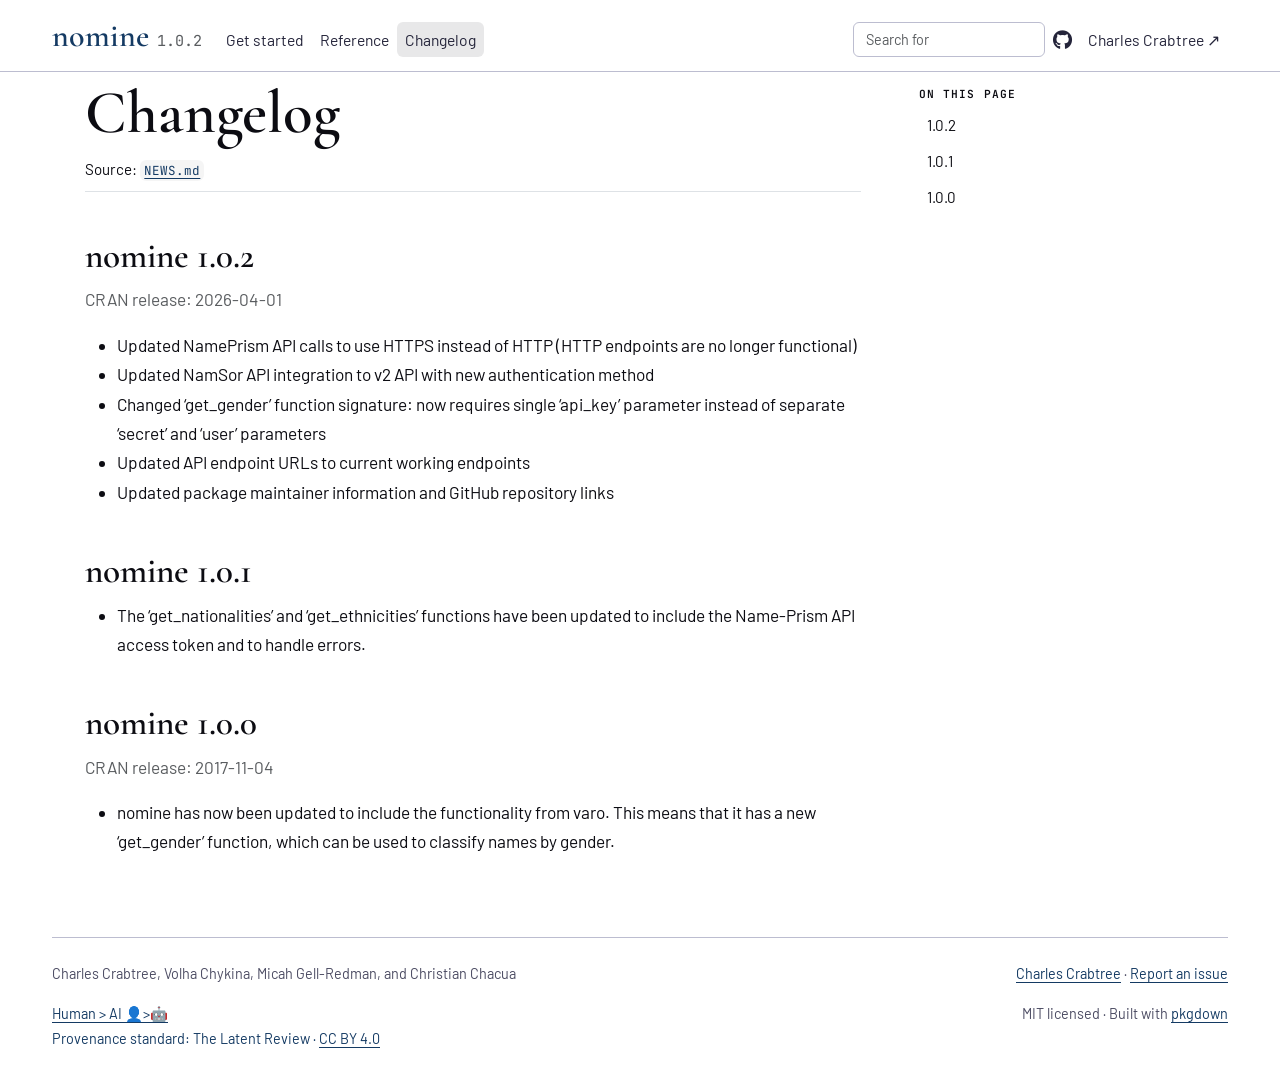
==== news/index.html @ 4169d0fc "Add documentation site and Human > AI provenance badges Co-Authored-By: warp-agent <warp-agent@warp." ====
<!DOCTYPE html>
<!-- Generated by pkgdown: do not edit by hand --><html lang="en"><head><meta http-equiv="Content-Type" content="text/html; charset=UTF-8"><meta charset="utf-8"><meta http-equiv="X-UA-Compatible" content="IE=edge"><meta name="viewport" content="width=device-width, initial-scale=1, shrink-to-fit=no"><title>Changelog • nomine</title><script src="../deps/jquery-3.6.0/jquery-3.6.0.min.js"></script><meta name="viewport" content="width=device-width, initial-scale=1, shrink-to-fit=no"><link href="../deps/bootstrap-5.3.1/bootstrap.min.css" rel="stylesheet"><script src="../deps/bootstrap-5.3.1/bootstrap.bundle.min.js"></script><link href="../deps/font-awesome-6.5.2/css/all.min.css" rel="stylesheet"><link href="../deps/font-awesome-6.5.2/css/v4-shims.min.css" rel="stylesheet"><script src="../deps/headroom-0.11.0/headroom.min.js"></script><script src="../deps/headroom-0.11.0/jQuery.headroom.min.js"></script><script src="../deps/bootstrap-toc-1.0.1/bootstrap-toc.min.js"></script><script src="../deps/clipboard.js-2.0.11/clipboard.min.js"></script><script src="../deps/search-1.0.0/autocomplete.jquery.min.js"></script><script src="../deps/search-1.0.0/fuse.min.js"></script><script src="../deps/search-1.0.0/mark.min.js"></script><!-- pkgdown --><script src="../pkgdown.js"></script><link href="../extra.css" rel="stylesheet"><meta property="og:title" content="Changelog"><meta name="theme-color" content="#143a63"></head><body>
    <a href="#main" class="visually-hidden-focusable">Skip to contents</a>


    <nav class="navbar navbar-expand-lg fixed-top bg-light" data-bs-theme="light" aria-label="Site navigation"><div class="container">

    <a class="navbar-brand me-2" href="../index.html">nomine</a>

    <small class="nav-text text-muted me-auto" data-bs-toggle="tooltip" data-bs-placement="bottom" title="">1.0.2</small>


    <button class="navbar-toggler" type="button" data-bs-toggle="collapse" data-bs-target="#navbar" aria-controls="navbar" aria-expanded="false" aria-label="Toggle navigation">
      <span class="navbar-toggler-icon"></span>
    </button>

    <div id="navbar" class="collapse navbar-collapse ms-3">
      <ul class="navbar-nav me-auto"><li class="nav-item"><a class="nav-link" href="../index.html#quick-start">Get started</a></li>
<li class="nav-item"><a class="nav-link" href="../reference/index.html">Reference</a></li>
<li class="active nav-item"><a class="nav-link" href="../news/index.html">Changelog</a></li>
      </ul><ul class="navbar-nav"><li class="nav-item"><form class="form-inline" role="search">
 <input class="form-control" type="search" name="search-input" id="search-input" autocomplete="off" aria-label="Search site" placeholder="Search for" data-search-index="../search.json"></form></li>
<li class="nav-item"><a class="external-link nav-link" href="https://github.com/lobsterbush/nomine/" aria-label="GitHub"><span class="fa fab fa-github fa-lg"></span></a></li>
<li class="nav-item"><a class="external-link nav-link" href="https://charlescrabtree.org/">Charles Crabtree ↗</a></li>
      </ul></div>


  </div>
</nav><div class="container template-news">
<div class="row">
  <main id="main" class="col-md-9"><div class="page-header">

      <h1>Changelog</h1>
      <small>Source: <a href="https://github.com/lobsterbush/nomine/blob/HEAD/NEWS.md" class="external-link"><code>NEWS.md</code></a></small>
    </div>

    <div class="section level2">
<h2 class="pkg-version" data-toc-text="1.0.2" id="nomine-102">nomine 1.0.2<a class="anchor" aria-label="anchor" href="#nomine-102"></a></h2><p class="text-muted">CRAN release: 2026-04-01</p>
<ul><li>Updated NamePrism API calls to use HTTPS instead of HTTP (HTTP endpoints are no longer functional)</li>
<li>Updated NamSor API integration to v2 API with new authentication method</li>
<li>Changed ‘get_gender’ function signature: now requires single ‘api_key’ parameter instead of separate ‘secret’ and ‘user’ parameters</li>
<li>Updated API endpoint URLs to current working endpoints</li>
<li>Updated package maintainer information and GitHub repository links</li>
</ul></div>
    <div class="section level2">
<h2 class="pkg-version" data-toc-text="1.0.1" id="nomine-101">nomine 1.0.1<a class="anchor" aria-label="anchor" href="#nomine-101"></a></h2>
<ul><li>The ‘get_nationalities’ and ‘get_ethnicities’ functions have been updated to include the Name-Prism API access token and to handle errors.</li>
</ul></div>
    <div class="section level2">
<h2 class="pkg-version" data-toc-text="1.0.0" id="nomine-100">nomine 1.0.0<a class="anchor" aria-label="anchor" href="#nomine-100"></a></h2><p class="text-muted">CRAN release: 2017-11-04</p>
<ul><li>nomine has now been updated to include the functionality from varo. This means that it has a new ‘get_gender’ function, which can be used to classify names by gender.</li>
</ul></div>
  </main><aside class="col-md-3"><nav id="toc" aria-label="Table of contents"><h2>On this page</h2>
    </nav></aside></div>


    <footer><div class="pkgdown-footer-left">
<p>Charles Crabtree, Volha Chykina, Micah Gell-Redman, and Christian Chacua</p>
<p class="provenance-label"><a href="https://thelatentreview.com/provenance/" class="external-link">Human &gt; AI <span aria-hidden="true">👤&gt;🤖</span></a><br>Provenance standard: The Latent Review · <a href="https://creativecommons.org/licenses/by/4.0/" class="external-link">CC BY 4.0</a></p>
</div>
<div class="pkgdown-footer-right"><p><a href="https://charlescrabtree.org/" class="external-link">Charles Crabtree</a> · <a href="https://github.com/lobsterbush/nomine/issues" class="external-link">Report an issue</a></p><p>MIT licensed · Built with <a href="https://pkgdown.r-lib.org/" class="external-link">pkgdown</a></p></div>

    </footer></div>





  </body></html>
---- deps/font-awesome-6.5.2/css/v4-shims.min.css ----
/*!
 * Font Awesome Free 6.5.2 by @fontawesome - https://fontawesome.com
 * License - https://fontawesome.com/license/free (Icons: CC BY 4.0, Fonts: SIL OFL 1.1, Code: MIT License)
 * Copyright 2024 Fonticons, Inc.
 */
.fa.fa-glass:before{content:"\f000"}.fa.fa-envelope-o{font-family:"Font Awesome 6 Free";font-weight:400}.fa.fa-envelope-o:before{content:"\f0e0"}.fa.fa-star-o{font-family:"Font Awesome 6 Free";font-weight:400}.fa.fa-star-o:before{content:"\f005"}.fa.fa-close:before,.fa.fa-remove:before{content:"\f00d"}.fa.fa-gear:before{content:"\f013"}.fa.fa-trash-o{font-family:"Font Awesome 6 Free";font-weight:400}.fa.fa-trash-o:before{content:"\f2ed"}.fa.fa-home:before{content:"\f015"}.fa.fa-file-o{font-family:"Font Awesome 6 Free";font-weight:400}.fa.fa-file-o:before{content:"\f15b"}.fa.fa-clock-o{font-family:"Font Awesome 6 Free";font-weight:400}.fa.fa-clock-o:before{content:"\f017"}.fa.fa-arrow-circle-o-down{font-family:"Font Awesome 6 Free";font-weight:400}.fa.fa-arrow-circle-o-down:before{content:"\f358"}.fa.fa-arrow-circle-o-up{font-family:"Font Awesome 6 Free";font-weight:400}.fa.fa-arrow-circle-o-up:before{content:"\f35b"}.fa.fa-play-circle-o{font-family:"Font Awesome 6 Free";font-weight:400}.fa.fa-play-circle-o:before{content:"\f144"}.fa.fa-repeat:before,.fa.fa-rotate-right:before{content:"\f01e"}.fa.fa-refresh:before{content:"\f021"}.fa.fa-list-alt{font-family:"Font Awesome 6 Free";font-weight:400}.fa.fa-list-alt:before{content:"\f022"}.fa.fa-dedent:before{content:"\f03b"}.fa.fa-video-camera:before{content:"\f03d"}.fa.fa-picture-o{font-family:"Font Awesome 6 Free";font-weight:400}.fa.fa-picture-o:before{content:"\f03e"}.fa.fa-photo{font-family:"Font Awesome 6 Free";font-weight:400}.fa.fa-photo:before{content:"\f03e"}.fa.fa-image{font-family:"Font Awesome 6 Free";font-weight:400}.fa.fa-image:before{content:"\f03e"}.fa.fa-map-marker:before{content:"\f3c5"}.fa.fa-pencil-square-o{font-family:"Font Awesome 6 Free";font-weight:400}.fa.fa-pencil-square-o:before{content:"\f044"}.fa.fa-edit{font-family:"Font Awesome 6 Free";font-weight:400}.fa.fa-edit:before{content:"\f044"}.fa.fa-share-square-o:before{content:"\f14d"}.fa.fa-check-square-o{font-family:"Font Awesome 6 Free";font-weight:400}.fa.fa-check-square-o:before{content:"\f14a"}.fa.fa-arrows:before{content:"\f0b2"}.fa.fa-times-circle-o{font-family:"Font Awesome 6 Free";font-weight:400}.fa.fa-times-circle-o:before{content:"\f057"}.fa.fa-check-circle-o{font-family:"Font Awesome 6 Free";font-weight:400}.fa.fa-check-circle-o:before{content:"\f058"}.fa.fa-mail-forward:before{content:"\f064"}.fa.fa-expand:before{content:"\f424"}.fa.fa-compress:before{content:"\f422"}.fa.fa-eye,.fa.fa-eye-slash{font-family:"Font Awesome 6 Free";font-weight:400}.fa.fa-warning:before{content:"\f071"}.fa.fa-calendar:before{content:"\f073"}.fa.fa-arrows-v:before{content:"\f338"}.fa.fa-arrows-h:before{content:"\f337"}.fa.fa-bar-chart-o:before,.fa.fa-bar-chart:before{content:"\e0e3"}.fa.fa-twitter-square{font-family:"Font Awesome 6 Brands";font-weight:400}.fa.fa-twitter-square:before{content:"\f081"}.fa.fa-facebook-square{font-family:"Font Awesome 6 Brands";font-weight:400}.fa.fa-facebook-square:before{content:"\f082"}.fa.fa-gears:before{content:"\f085"}.fa.fa-thumbs-o-up{font-family:"Font Awesome 6 Free";font-weight:400}.fa.fa-thumbs-o-up:before{content:"\f164"}.fa.fa-thumbs-o-down{font-family:"Font Awesome 6 Free";font-weight:400}.fa.fa-thumbs-o-down:before{content:"\f165"}.fa.fa-heart-o{font-family:"Font Awesome 6 Free";font-weight:400}.fa.fa-heart-o:before{content:"\f004"}.fa.fa-sign-out:before{content:"\f2f5"}.fa.fa-linkedin-square{font-family:"Font Awesome 6 Brands";font-weight:400}.fa.fa-linkedin-square:before{content:"\f08c"}.fa.fa-thumb-tack:before{content:"\f08d"}.fa.fa-external-link:before{content:"\f35d"}.fa.fa-sign-in:before{content:"\f2f6"}.fa.fa-github-square{font-family:"Font Awesome 6 Brands";font-weight:400}.fa.fa-github-square:before{content:"\f092"}.fa.fa-lemon-o{font-family:"Font Awesome 6 Free";font-weight:400}.fa.fa-lemon-o:before{content:"\f094"}.fa.fa-square-o{font-family:"Font Awesome 6 Free";font-weight:400}.fa.fa-square-o:before{content:"\f0c8"}.fa.fa-bookmark-o{font-family:"Font Awesome 6 Free";font-weight:400}.fa.fa-bookmark-o:before{content:"\f02e"}.fa.fa-facebook,.fa.fa-twitter{font-family:"Font Awesome 6 Brands";font-weight:400}.fa.fa-facebook:before{content:"\f39e"}.fa.fa-facebook-f{font-family:"Font Awesome 6 Brands";font-weight:400}.fa.fa-facebook-f:before{content:"\f39e"}.fa.fa-github{font-family:"Font Awesome 6 Brands";font-weight:400}.fa.fa-credit-card{font-family:"Font Awesome 6 Free";font-weight:400}.fa.fa-feed:before{content:"\f09e"}.fa.fa-hdd-o{font-family:"Font Awesome 6 Free";font-weight:400}.fa.fa-hdd-o:before{content:"\f0a0"}.fa.fa-hand-o-right{font-family:"Font Awesome 6 Free";font-weight:400}.fa.fa-hand-o-right:before{content:"\f0a4"}.fa.fa-hand-o-left{font-family:"Font Awesome 6 Free";font-weight:400}.fa.fa-hand-o-left:before{content:"\f0a5"}.fa.fa-hand-o-up{font-family:"Font Awesome 6 Free";font-weight:400}.fa.fa-hand-o-up:before{content:"\f0a6"}.fa.fa-hand-o-down{font-family:"Font Awesome 6 Free";font-weight:400}.fa.fa-hand-o-down:before{content:"\f0a7"}.fa.fa-globe:before{content:"\f57d"}.fa.fa-tasks:before{content:"\f828"}.fa.fa-arrows-alt:before{content:"\f31e"}.fa.fa-group:before{content:"\f0c0"}.fa.fa-chain:before{content:"\f0c1"}.fa.fa-cut:before{content:"\f0c4"}.fa.fa-files-o{font-family:"Font Awesome 6 Free";font-weight:400}.fa.fa-files-o:before{content:"\f0c5"}.fa.fa-floppy-o{font-family:"Font Awesome 6 Free";font-weight:400}.fa.fa-floppy-o:before{content:"\f0c7"}.fa.fa-save{font-family:"Font Awesome 6 Free";font-weight:400}.fa.fa-save:before{content:"\f0c7"}.fa.fa-navicon:before,.fa.fa-reorder:before{content:"\f0c9"}.fa.fa-magic:before{content:"\e2ca"}.fa.fa-pinterest,.fa.fa-pinterest-square{font-family:"Font Awesome 6 Brands";font-weight:400}.fa.fa-pinterest-square:before{content:"\f0d3"}.fa.fa-google-plus-square{font-family:"Font Awesome 6 Brands";font-weight:400}.fa.fa-google-plus-square:before{content:"\f0d4"}.fa.fa-google-plus{font-family:"Font Awesome 6 Brands";font-weight:400}.fa.fa-google-plus:before{content:"\f0d5"}.fa.fa-money:before{content:"\f3d1"}.fa.fa-unsorted:before{content:"\f0dc"}.fa.fa-sort-desc:before{content:"\f0dd"}.fa.fa-sort-asc:before{content:"\f0de"}.fa.fa-linkedin{font-family:"Font Awesome 6 Brands";font-weight:400}.fa.fa-linkedin:before{content:"\f0e1"}.fa.fa-rotate-left:before{content:"\f0e2"}.fa.fa-legal:before{content:"\f0e3"}.fa.fa-dashboard:before,.fa.fa-tachometer:before{content:"\f625"}.fa.fa-comment-o{font-family:"Font Awesome 6 Free";font-weight:400}.fa.fa-comment-o:before{content:"\f075"}.fa.fa-comments-o{font-family:"Font Awesome 6 Free";font-weight:400}.fa.fa-comments-o:before{content:"\f086"}.fa.fa-flash:before{content:"\f0e7"}.fa.fa-clipboard:before{content:"\f0ea"}.fa.fa-lightbulb-o{font-family:"Font Awesome 6 Free";font-weight:400}.fa.fa-lightbulb-o:before{content:"\f0eb"}.fa.fa-exchange:before{content:"\f362"}.fa.fa-cloud-download:before{content:"\f0ed"}.fa.fa-cloud-upload:before{content:"\f0ee"}.fa.fa-bell-o{font-family:"Font Awesome 6 Free";font-weight:400}.fa.fa-bell-o:before{content:"\f0f3"}.fa.fa-cutlery:before{content:"\f2e7"}.fa.fa-file-text-o{font-family:"Font Awesome 6 Free";font-weight:400}.fa.fa-file-text-o:before{content:"\f15c"}.fa.fa-building-o{font-family:"Font Awesome 6 Free";font-weight:400}.fa.fa-building-o:before{content:"\f1ad"}.fa.fa-hospital-o{font-family:"Font Awesome 6 Free";font-weight:400}.fa.fa-hospital-o:before{content:"\f0f8"}.fa.fa-tablet:before{content:"\f3fa"}.fa.fa-mobile-phone:before,.fa.fa-mobile:before{content:"\f3cd"}.fa.fa-circle-o{font-family:"Font Awesome 6 Free";font-weight:400}.fa.fa-circle-o:before{content:"\f111"}.fa.fa-mail-reply:before{content:"\f3e5"}.fa.fa-github-alt{font-family:"Font Awesome 6 Brands";font-weight:400}.fa.fa-folder-o{font-family:"Font Awesome 6 Free";font-weight:400}.fa.fa-folder-o:before{content:"\f07b"}.fa.fa-folder-open-o{font-family:"Font Awesome 6 Free";font-weight:400}.fa.fa-folder-open-o:before{content:"\f07c"}.fa.fa-smile-o{font-family:"Font Awesome 6 Free";font-weight:400}.fa.fa-smile-o:before{content:"\f118"}.fa.fa-frown-o{font-family:"Font Awesome 6 Free";font-weight:400}.fa.fa-frown-o:before{content:"\f119"}.fa.fa-meh-o{font-family:"Font Awesome 6 Free";font-weight:400}.fa.fa-meh-o:before{content:"\f11a"}.fa.fa-keyboard-o{font-family:"Font Awesome 6 Free";font-weight:400}.fa.fa-keyboard-o:before{content:"\f11c"}.fa.fa-flag-o{font-family:"Font Awesome 6 Free";font-weight:400}.fa.fa-flag-o:before{content:"\f024"}.fa.fa-mail-reply-all:before{content:"\f122"}.fa.fa-star-half-o{font-family:"Font Awesome 6 Free";font-weight:400}.fa.fa-star-half-o:before{content:"\f5c0"}.fa.fa-star-half-empty{font-family:"Font Awesome 6 Free";font-weight:400}.fa.fa-star-half-empty:before{content:"\f5c0"}.fa.fa-star-half-full{font-family:"Font Awesome 6 Free";font-weight:400}.fa.fa-star-half-full:before{content:"\f5c0"}.fa.fa-code-fork:before{content:"\f126"}.fa.fa-chain-broken:before,.fa.fa-unlink:before{content:"\f127"}.fa.fa-calendar-o{font-family:"Font Awesome 6 Free";font-weight:400}.fa.fa-calendar-o:before{content:"\f133"}.fa.fa-css3,.fa.fa-html5,.fa.fa-maxcdn{font-family:"Font Awesome 6 Brands";font-weight:400}.fa.fa-unlock-alt:before{content:"\f09c"}.fa.fa-minus-square-o{font-family:"Font Awesome 6 Free";font-weight:400}.fa.fa-minus-square-o:before{content:"\f146"}.fa.fa-level-up:before{content:"\f3bf"}.fa.fa-level-down:before{content:"\f3be"}.fa.fa-pencil-square:before{content:"\f14b"}.fa.fa-external-link-square:before{content:"\f360"}.fa.fa-compass{font-family:"Font Awesome 6 Free";font-weight:400}.fa.fa-caret-square-o-down{font-family:"Font Awesome 6 Free";font-weight:400}.fa.fa-caret-square-o-down:before{content:"\f150"}.fa.fa-toggle-down{font-family:"Font Awesome 6 Free";font-weight:400}.fa.fa-toggle-down:before{content:"\f150"}.fa.fa-caret-square-o-up{font-family:"Font Awesome 6 Free";font-weight:400}.fa.fa-caret-square-o-up:before{content:"\f151"}.fa.fa-toggle-up{font-family:"Font Awesome 6 Free";font-weight:400}.fa.fa-toggle-up:before{content:"\f151"}.fa.fa-caret-square-o-right{font-family:"Font Awesome 6 Free";font-weight:400}.fa.fa-caret-square-o-right:before{content:"\f152"}.fa.fa-toggle-right{font-family:"Font Awesome 6 Free";font-weight:400}.fa.fa-toggle-right:before{content:"\f152"}.fa.fa-eur:before,.fa.fa-euro:before{content:"\f153"}.fa.fa-gbp:before{content:"\f154"}.fa.fa-dollar:before,.fa.fa-usd:before{content:"\24"}.fa.fa-inr:before,.fa.fa-rupee:before{content:"\e1bc"}.fa.fa-cny:before,.fa.fa-jpy:before,.fa.fa-rmb:before,.fa.fa-yen:before{content:"\f157"}.fa.fa-rouble:before,.fa.fa-rub:before,.fa.fa-ruble:before{content:"\f158"}.fa.fa-krw:before,.fa.fa-won:before{content:"\f159"}.fa.fa-bitcoin,.fa.fa-btc{font-family:"Font Awesome 6 Brands";font-weight:400}.fa.fa-bitcoin:before{content:"\f15a"}.fa.fa-file-text:before{content:"\f15c"}.fa.fa-sort-alpha-asc:before{content:"\f15d"}.fa.fa-sort-alpha-desc:before{content:"\f881"}.fa.fa-sort-amount-asc:before{content:"\f884"}.fa.fa-sort-amount-desc:before{content:"\f160"}.fa.fa-sort-numeric-asc:before{content:"\f162"}.fa.fa-sort-numeric-desc:before{content:"\f886"}.fa.fa-youtube-square{font-family:"Font Awesome 6 Brands";font-weight:400}.fa.fa-youtube-square:before{content:"\f431"}.fa.fa-xing,.fa.fa-xing-square,.fa.fa-youtube{font-family:"Font Awesome 6 Brands";font-weight:400}.fa.fa-xing-square:before{content:"\f169"}.fa.fa-youtube-play{font-family:"Font Awesome 6 Brands";font-weight:400}.fa.fa-youtube-play:before{content:"\f167"}.fa.fa-adn,.fa.fa-bitbucket,.fa.fa-bitbucket-square,.fa.fa-dropbox,.fa.fa-flickr,.fa.fa-instagram,.fa.fa-stack-overflow{font-family:"Font Awesome 6 Brands";font-weight:400}.fa.fa-bitbucket-square:before{content:"\f171"}.fa.fa-tumblr,.fa.fa-tumblr-square{font-family:"Font Awesome 6 Brands";font-weight:400}.fa.fa-tumblr-square:before{content:"\f174"}.fa.fa-long-arrow-down:before{content:"\f309"}.fa.fa-long-arrow-up:before{content:"\f30c"}.fa.fa-long-arrow-left:before{content:"\f30a"}.fa.fa-long-arrow-right:before{content:"\f30b"}.fa.fa-android,.fa.fa-apple,.fa.fa-dribbble,.fa.fa-foursquare,.fa.fa-gittip,.fa.fa-gratipay,.fa.fa-linux,.fa.fa-skype,.fa.fa-trello,.fa.fa-windows{font-family:"Font Awesome 6 Brands";font-weight:400}.fa.fa-gittip:before{content:"\f184"}.fa.fa-sun-o{font-family:"Font Awesome 6 Free";font-weight:400}.fa.fa-sun-o:before{content:"\f185"}.fa.fa-moon-o{font-family:"Font Awesome 6 Free";font-weight:400}.fa.fa-moon-o:before{content:"\f186"}.fa.fa-pagelines,.fa.fa-renren,.fa.fa-stack-exchange,.fa.fa-vk,.fa.fa-weibo{font-family:"Font Awesome 6 Brands";font-weight:400}.fa.fa-arrow-circle-o-right{font-family:"Font Awesome 6 Free";font-weight:400}.fa.fa-arrow-circle-o-right:before{content:"\f35a"}.fa.fa-arrow-circle-o-left{font-family:"Font Awesome 6 Free";font-weight:400}.fa.fa-arrow-circle-o-left:before{content:"\f359"}.fa.fa-caret-square-o-left{font-family:"Font Awesome 6 Free";font-weight:400}.fa.fa-caret-square-o-left:before{content:"\f191"}.fa.fa-toggle-left{font-family:"Font Awesome 6 Free";font-weight:400}.fa.fa-toggle-left:before{content:"\f191"}.fa.fa-dot-circle-o{font-family:"Font Awesome 6 Free";font-weight:400}.fa.fa-dot-circle-o:before{content:"\f192"}.fa.fa-vimeo-square{font-family:"Font Awesome 6 Brands";font-weight:400}.fa.fa-vimeo-square:before{content:"\f194"}.fa.fa-try:before,.fa.fa-turkish-lira:before{content:"\e2bb"}.fa.fa-plus-square-o{font-family:"Font Awesome 6 Free";font-weight:400}.fa.fa-plus-square-o:before{content:"\f0fe"}.fa.fa-openid,.fa.fa-slack,.fa.fa-wordpress{font-family:"Font Awesome 6 Brands";font-weight:400}.fa.fa-bank:before,.fa.fa-institution:before{content:"\f19c"}.fa.fa-mortar-board:before{content:"\f19d"}.fa.fa-google,.fa.fa-reddit,.fa.fa-reddit-square,.fa.fa-yahoo{font-family:"Font Awesome 6 Brands";font-weight:400}.fa.fa-reddit-square:before{content:"\f1a2"}.fa.fa-behance,.fa.fa-behance-square,.fa.fa-delicious,.fa.fa-digg,.fa.fa-drupal,.fa.fa-joomla,.fa.fa-pied-piper-alt,.fa.fa-pied-piper-pp,.fa.fa-stumbleupon,.fa.fa-stumbleupon-circle{font-family:"Font Awesome 6 Brands";font-weight:400}.fa.fa-behance-square:before{content:"\f1b5"}.fa.fa-steam,.fa.fa-steam-square{font-family:"Font Awesome 6 Brands";font-weight:400}.fa.fa-steam-square:before{content:"\f1b7"}.fa.fa-automobile:before{content:"\f1b9"}.fa.fa-cab:before{content:"\f1ba"}.fa.fa-deviantart,.fa.fa-soundcloud,.fa.fa-spotify{font-family:"Font Awesome 6 Brands";font-weight:400}.fa.fa-file-pdf-o{font-family:"Font Awesome 6 Free";font-weight:400}.fa.fa-file-pdf-o:before{content:"\f1c1"}.fa.fa-file-word-o{font-family:"Font Awesome 6 Free";font-weight:400}.fa.fa-file-word-o:before{content:"\f1c2"}.fa.fa-file-excel-o{font-family:"Font Awesome 6 Free";font-weight:400}.fa.fa-file-excel-o:before{content:"\f1c3"}.fa.fa-file-powerpoint-o{font-family:"Font Awesome 6 Free";font-weight:400}.fa.fa-file-powerpoint-o:before{content:"\f1c4"}.fa.fa-file-image-o{font-family:"Font Awesome 6 Free";font-weight:400}.fa.fa-file-image-o:before{content:"\f1c5"}.fa.fa-file-photo-o{font-family:"Font Awesome 6 Free";font-weight:400}.fa.fa-file-photo-o:before{content:"\f1c5"}.fa.fa-file-picture-o{font-family:"Font Awesome 6 Free";font-weight:400}.fa.fa-file-picture-o:before{content:"\f1c5"}.fa.fa-file-archive-o{font-family:"Font Awesome 6 Free";font-weight:400}.fa.fa-file-archive-o:before{content:"\f1c6"}.fa.fa-file-zip-o{font-family:"Font Awesome 6 Free";font-weight:400}.fa.fa-file-zip-o:before{content:"\f1c6"}.fa.fa-file-audio-o{font-family:"Font Awesome 6 Free";font-weight:400}.fa.fa-file-audio-o:before{content:"\f1c7"}.fa.fa-file-sound-o{font-family:"Font Awesome 6 Free";font-weight:400}.fa.fa-file-sound-o:before{content:"\f1c7"}.fa.fa-file-video-o{font-family:"Font Awesome 6 Free";font-weight:400}.fa.fa-file-video-o:before{content:"\f1c8"}.fa.fa-file-movie-o{font-family:"Font Awesome 6 Free";font-weight:400}.fa.fa-file-movie-o:before{content:"\f1c8"}.fa.fa-file-code-o{font-family:"Font Awesome 6 Free";font-weight:400}.fa.fa-file-code-o:before{content:"\f1c9"}.fa.fa-codepen,.fa.fa-jsfiddle,.fa.fa-vine{font-family:"Font Awesome 6 Brands";font-weight:400}.fa.fa-life-bouy:before,.fa.fa-life-buoy:before,.fa.fa-life-saver:before,.fa.fa-support:before{content:"\f1cd"}.fa.fa-circle-o-notch:before{content:"\f1ce"}.fa.fa-ra,.fa.fa-rebel{font-family:"Font Awesome 6 Brands";font-weight:400}.fa.fa-ra:before{content:"\f1d0"}.fa.fa-resistance{font-family:"Font Awesome 6 Brands";font-weight:400}.fa.fa-resistance:before{content:"\f1d0"}.fa.fa-empire,.fa.fa-ge{font-family:"Font Awesome 6 Brands";font-weight:400}.fa.fa-ge:before{content:"\f1d1"}.fa.fa-git-square{font-family:"Font Awesome 6 Brands";font-weight:400}.fa.fa-git-square:before{content:"\f1d2"}.fa.fa-git,.fa.fa-hacker-news,.fa.fa-y-combinator-square{font-family:"Font Awesome 6 Brands";font-weight:400}.fa.fa-y-combinator-square:before{content:"\f1d4"}.fa.fa-yc-square{font-family:"Font Awesome 6 Brands";font-weight:400}.fa.fa-yc-square:before{content:"\f1d4"}.fa.fa-qq,.fa.fa-tencent-weibo,.fa.fa-wechat,.fa.fa-weixin{font-family:"Font Awesome 6 Brands";font-weight:400}.fa.fa-wechat:before{content:"\f1d7"}.fa.fa-send:before{content:"\f1d8"}.fa.fa-paper-plane-o{font-family:"Font Awesome 6 Free";font-weight:400}.fa.fa-paper-plane-o:before{content:"\f1d8"}.fa.fa-send-o{font-family:"Font Awesome 6 Free";font-weight:400}.fa.fa-send-o:before{content:"\f1d8"}.fa.fa-circle-thin{font-family:"Font Awesome 6 Free";font-weight:400}.fa.fa-circle-thin:before{content:"\f111"}.fa.fa-header:before{content:"\f1dc"}.fa.fa-futbol-o{font-family:"Font Awesome 6 Free";font-weight:400}.fa.fa-futbol-o:before{content:"\f1e3"}.fa.fa-soccer-ball-o{font-family:"Font Awesome 6 Free";font-weight:400}.fa.fa-soccer-ball-o:before{content:"\f1e3"}.fa.fa-slideshare,.fa.fa-twitch,.fa.fa-yelp{font-family:"Font Awesome 6 Brands";font-weight:400}.fa.fa-newspaper-o{font-family:"Font Awesome 6 Free";font-weight:400}.fa.fa-newspaper-o:before{content:"\f1ea"}.fa.fa-cc-amex,.fa.fa-cc-discover,.fa.fa-cc-mastercard,.fa.fa-cc-paypal,.fa.fa-cc-stripe,.fa.fa-cc-visa,.fa.fa-google-wallet,.fa.fa-paypal{font-family:"Font Awesome 6 Brands";font-weight:400}.fa.fa-bell-slash-o{font-family:"Font Awesome 6 Free";font-weight:400}.fa.fa-bell-slash-o:before{content:"\f1f6"}.fa.fa-trash:before{content:"\f2ed"}.fa.fa-copyright{font-family:"Font Awesome 6 Free";font-weight:400}.fa.fa-eyedropper:before{content:"\f1fb"}.fa.fa-area-chart:before{content:"\f1fe"}.fa.fa-pie-chart:before{content:"\f200"}.fa.fa-line-chart:before{content:"\f201"}.fa.fa-lastfm,.fa.fa-lastfm-square{font-family:"Font Awesome 6 Brands";font-weight:400}.fa.fa-lastfm-square:before{content:"\f203"}.fa.fa-angellist,.fa.fa-ioxhost{font-family:"Font Awesome 6 Brands";font-weight:400}.fa.fa-cc{font-family:"Font Awesome 6 Free";font-weight:400}.fa.fa-cc:before{content:"\f20a"}.fa.fa-ils:before,.fa.fa-shekel:before,.fa.fa-sheqel:before{content:"\f20b"}.fa.fa-buysellads,.fa.fa-connectdevelop,.fa.fa-dashcube,.fa.fa-forumbee,.fa.fa-leanpub,.fa.fa-sellsy,.fa.fa-shirtsinbulk,.fa.fa-simplybuilt,.fa.fa-skyatlas{font-family:"Font Awesome 6 Brands";font-weight:400}.fa.fa-diamond{font-family:"Font Awesome 6 Free";font-weight:400}.fa.fa-diamond:before{content:"\f3a5"}.fa.fa-intersex:before,.fa.fa-transgender:before{content:"\f224"}.fa.fa-transgender-alt:before{content:"\f225"}.fa.fa-facebook-official{font-family:"Font Awesome 6 Brands";font-weight:400}.fa.fa-facebook-official:before{content:"\f09a"}.fa.fa-pinterest-p,.fa.fa-whatsapp{font-family:"Font Awesome 6 Brands";font-weight:400}.fa.fa-hotel:before{content:"\f236"}.fa.fa-medium,.fa.fa-viacoin,.fa.fa-y-combinator,.fa.fa-yc{font-family:"Font Awesome 6 Brands";font-weight:400}.fa.fa-yc:before{content:"\f23b"}.fa.fa-expeditedssl,.fa.fa-opencart,.fa.fa-optin-monster{font-family:"Font Awesome 6 Brands";font-weight:400}.fa.fa-battery-4:before,.fa.fa-battery:before{content:"\f240"}.fa.fa-battery-3:before{content:"\f241"}.fa.fa-battery-2:before{content:"\f242"}.fa.fa-battery-1:before{content:"\f243"}.fa.fa-battery-0:before{content:"\f244"}.fa.fa-object-group,.fa.fa-object-ungroup,.fa.fa-sticky-note-o{font-family:"Font Awesome 6 Free";font-weight:400}.fa.fa-sticky-note-o:before{content:"\f249"}.fa.fa-cc-diners-club,.fa.fa-cc-jcb{font-family:"Font Awesome 6 Brands";font-weight:400}.fa.fa-clone{font-family:"Font Awesome 6 Free";font-weight:400}.fa.fa-hourglass-o:before{content:"\f254"}.fa.fa-hourglass-1:before{content:"\f251"}.fa.fa-hourglass-2:before{content:"\f252"}.fa.fa-hourglass-3:before{content:"\f253"}.fa.fa-hand-rock-o{font-family:"Font Awesome 6 Free";font-weight:400}.fa.fa-hand-rock-o:before{content:"\f255"}.fa.fa-hand-grab-o{font-family:"Font Awesome 6 Free";font-weight:400}.fa.fa-hand-grab-o:before{content:"\f255"}.fa.fa-hand-paper-o{font-family:"Font Awesome 6 Free";font-weight:400}.fa.fa-hand-paper-o:before{content:"\f256"}.fa.fa-hand-stop-o{font-family:"Font Awesome 6 Free";font-weight:400}.fa.fa-hand-stop-o:before{content:"\f256"}.fa.fa-hand-scissors-o{font-family:"Font Awesome 6 Free";font-weight:400}.fa.fa-hand-scissors-o:before{content:"\f257"}.fa.fa-hand-lizard-o{font-family:"Font Awesome 6 Free";font-weight:400}.fa.fa-hand-lizard-o:before{content:"\f258"}.fa.fa-hand-spock-o{font-family:"Font Awesome 6 Free";font-weight:400}.fa.fa-hand-spock-o:before{content:"\f259"}.fa.fa-hand-pointer-o{font-family:"Font Awesome 6 Free";font-weight:400}.fa.fa-hand-pointer-o:before{content:"\f25a"}.fa.fa-hand-peace-o{font-family:"Font Awesome 6 Free";font-weight:400}.fa.fa-hand-peace-o:before{content:"\f25b"}.fa.fa-registered{font-family:"Font Awesome 6 Free";font-weight:400}.fa.fa-creative-commons,.fa.fa-gg,.fa.fa-gg-circle,.fa.fa-odnoklassniki,.fa.fa-odnoklassniki-square{font-family:"Font Awesome 6 Brands";font-weight:400}.fa.fa-odnoklassniki-square:before{content:"\f264"}.fa.fa-chrome,.fa.fa-firefox,.fa.fa-get-pocket,.fa.fa-internet-explorer,.fa.fa-opera,.fa.fa-safari,.fa.fa-wikipedia-w{font-family:"Font Awesome 6 Brands";font-weight:400}.fa.fa-television:before{content:"\f26c"}.fa.fa-500px,.fa.fa-amazon,.fa.fa-contao{font-family:"Font Awesome 6 Brands";font-weight:400}.fa.fa-calendar-plus-o{font-family:"Font Awesome 6 Free";font-weight:400}.fa.fa-calendar-plus-o:before{content:"\f271"}.fa.fa-calendar-minus-o{font-family:"Font Awesome 6 Free";font-weight:400}.fa.fa-calendar-minus-o:before{content:"\f272"}.fa.fa-calendar-times-o{font-family:"Font Awesome 6 Free";font-weight:400}.fa.fa-calendar-times-o:before{content:"\f273"}.fa.fa-calendar-check-o{font-family:"Font Awesome 6 Free";font-weight:400}.fa.fa-calendar-check-o:before{content:"\f274"}.fa.fa-map-o{font-family:"Font Awesome 6 Free";font-weight:400}.fa.fa-map-o:before{content:"\f279"}.fa.fa-commenting:before{content:"\f4ad"}.fa.fa-commenting-o{font-family:"Font Awesome 6 Free";font-weight:400}.fa.fa-commenting-o:before{content:"\f4ad"}.fa.fa-houzz,.fa.fa-vimeo{font-family:"Font Awesome 6 Brands";font-weight:400}.fa.fa-vimeo:before{content:"\f27d"}.fa.fa-black-tie,.fa.fa-edge,.fa.fa-fonticons,.fa.fa-reddit-alien{font-family:"Font Awesome 6 Brands";font-weight:400}.fa.fa-credit-card-alt:before{content:"\f09d"}.fa.fa-codiepie,.fa.fa-fort-awesome,.fa.fa-mixcloud,.fa.fa-modx,.fa.fa-product-hunt,.fa.fa-scribd,.fa.fa-usb{font-family:"Font Awesome 6 Brands";font-weight:400}.fa.fa-pause-circle-o{font-family:"Font Awesome 6 Free";font-weight:400}.fa.fa-pause-circle-o:before{content:"\f28b"}.fa.fa-stop-circle-o{font-family:"Font Awesome 6 Free";font-weight:400}.fa.fa-stop-circle-o:before{content:"\f28d"}.fa.fa-bluetooth,.fa.fa-bluetooth-b,.fa.fa-envira,.fa.fa-gitlab,.fa.fa-wheelchair-alt,.fa.fa-wpbeginner,.fa.fa-wpforms{font-family:"Font Awesome 6 Brands";font-weight:400}.fa.fa-wheelchair-alt:before{content:"\f368"}.fa.fa-question-circle-o{font-family:"Font Awesome 6 Free";font-weight:400}.fa.fa-question-circle-o:before{content:"\f059"}.fa.fa-volume-control-phone:before{content:"\f2a0"}.fa.fa-asl-interpreting:before{content:"\f2a3"}.fa.fa-deafness:before,.fa.fa-hard-of-hearing:before{content:"\f2a4"}.fa.fa-glide,.fa.fa-glide-g{font-family:"Font Awesome 6 Brands";font-weight:400}.fa.fa-signing:before{content:"\f2a7"}.fa.fa-viadeo,.fa.fa-viadeo-square{font-family:"Font Awesome 6 Brands";font-weight:400}.fa.fa-viadeo-square:before{content:"\f2aa"}.fa.fa-snapchat,.fa.fa-snapchat-ghost{font-family:"Font Awesome 6 Brands";font-weight:400}.fa.fa-snapchat-ghost:before{content:"\f2ab"}.fa.fa-snapchat-square{font-family:"Font Awesome 6 Brands";font-weight:400}.fa.fa-snapchat-square:before{content:"\f2ad"}.fa.fa-first-order,.fa.fa-google-plus-official,.fa.fa-pied-piper,.fa.fa-themeisle,.fa.fa-yoast{font-family:"Font Awesome 6 Brands";font-weight:400}.fa.fa-google-plus-official:before{content:"\f2b3"}.fa.fa-google-plus-circle{font-family:"Font Awesome 6 Brands";font-weight:400}.fa.fa-google-plus-circle:before{content:"\f2b3"}.fa.fa-fa,.fa.fa-font-awesome{font-family:"Font Awesome 6 Brands";font-weight:400}.fa.fa-fa:before{content:"\f2b4"}.fa.fa-handshake-o{font-family:"Font Awesome 6 Free";font-weight:400}.fa.fa-handshake-o:before{content:"\f2b5"}.fa.fa-envelope-open-o{font-family:"Font Awesome 6 Free";font-weight:400}.fa.fa-envelope-open-o:before{content:"\f2b6"}.fa.fa-linode{font-family:"Font Awesome 6 Brands";font-weight:400}.fa.fa-address-book-o{font-family:"Font Awesome 6 Free";font-weight:400}.fa.fa-address-book-o:before{content:"\f2b9"}.fa.fa-vcard:before{content:"\f2bb"}.fa.fa-address-card-o{font-family:"Font Awesome 6 Free";font-weight:400}.fa.fa-address-card-o:before{content:"\f2bb"}.fa.fa-vcard-o{font-family:"Font Awesome 6 Free";font-weight:400}.fa.fa-vcard-o:before{content:"\f2bb"}.fa.fa-user-circle-o{font-family:"Font Awesome 6 Free";font-weight:400}.fa.fa-user-circle-o:before{content:"\f2bd"}.fa.fa-user-o{font-family:"Font Awesome 6 Free";font-weight:400}.fa.fa-user-o:before{content:"\f007"}.fa.fa-id-badge{font-family:"Font Awesome 6 Free";font-weight:400}.fa.fa-drivers-license:before{content:"\f2c2"}.fa.fa-id-card-o{font-family:"Font Awesome 6 Free";font-weight:400}.fa.fa-id-card-o:before{content:"\f2c2"}.fa.fa-drivers-license-o{font-family:"Font Awesome 6 Free";font-weight:400}.fa.fa-drivers-license-o:before{content:"\f2c2"}.fa.fa-free-code-camp,.fa.fa-quora,.fa.fa-telegram{font-family:"Font Awesome 6 Brands";font-weight:400}.fa.fa-thermometer-4:before,.fa.fa-thermometer:before{content:"\f2c7"}.fa.fa-thermometer-3:before{content:"\f2c8"}.fa.fa-thermometer-2:before{content:"\f2c9"}.fa.fa-thermometer-1:before{content:"\f2ca"}.fa.fa-thermometer-0:before{content:"\f2cb"}.fa.fa-bathtub:before,.fa.fa-s15:before{content:"\f2cd"}.fa.fa-window-maximize,.fa.fa-window-restore{font-family:"Font Awesome 6 Free";font-weight:400}.fa.fa-times-rectangle:before{content:"\f410"}.fa.fa-window-close-o{font-family:"Font Awesome 6 Free";font-weight:400}.fa.fa-window-close-o:before{content:"\f410"}.fa.fa-times-rectangle-o{font-family:"Font Awesome 6 Free";font-weight:400}.fa.fa-times-rectangle-o:before{content:"\f410"}.fa.fa-bandcamp,.fa.fa-eercast,.fa.fa-etsy,.fa.fa-grav,.fa.fa-imdb,.fa.fa-ravelry{font-family:"Font Awesome 6 Brands";font-weight:400}.fa.fa-eercast:before{content:"\f2da"}.fa.fa-snowflake-o{font-family:"Font Awesome 6 Free";font-weight:400}.fa.fa-snowflake-o:before{content:"\f2dc"}.fa.fa-meetup,.fa.fa-superpowers,.fa.fa-wpexplorer{font-family:"Font Awesome 6 Brands";font-weight:400}
---- extra.css ----
@import url('https://fonts.googleapis.com/css2?family=Barlow:wght@400;500;600;700&family=Cormorant+Garamond:wght@400;500;600&family=JetBrains+Mono:wght@400;500&display=swap');

/* Shared with charlescrabtree.org: navy, serif display, restrained rules. */
:root {
  --repllm-ink: #0c0c12;
  --repllm-muted: #4c4c63;
  --repllm-navy: #143a63;
  --repllm-paper: #f4f5fa;
  --repllm-rule: #bcbdd0;
  --bs-link-color: #143a63;
  --bs-link-hover-color: #0d2b4c;
  --bs-body-font-family: 'Barlow', sans-serif;
  --bs-body-color: #0c0c12;
  --bs-border-radius: 0;
}
body { font-family: 'Barlow', sans-serif; font-size: 1.08rem; line-height: 1.7; color: var(--repllm-ink); }
a { color: var(--repllm-navy); text-underline-offset: .2em; }
a:hover { color: #0d2b4c; }
a:focus-visible, button:focus-visible, input:focus-visible { outline: 3px solid #143a63; outline-offset: 4px; }
h1, h2, h3, .navbar-brand { font-family: 'Cormorant Garamond', Georgia, serif; font-weight: 600; }
h1 { font-size: clamp(2.4rem, 5vw, 3.8rem); line-height: 1.08; overflow-wrap: anywhere; }
h2 { margin-top: 2.7rem; font-size: 2.2rem; line-height: 1.2; }
h3 { font-size: 1.65rem; line-height: 1.3; }
code, pre, .nav-text, .eyebrow, .hero-meta { font-family: 'JetBrains Mono', monospace; }
code { font-size: .83em; color: #143a63; overflow-wrap: anywhere; }
pre { background: var(--repllm-paper); border: 1px solid #d8d9e5; border-left: 3px solid var(--repllm-navy); border-radius: 0; font-size: .84rem; line-height: 1.7; }
pre code { overflow-wrap: normal; }
.navbar { background: #fff !important; border-bottom: 1px solid var(--repllm-rule); padding-block: .7rem; }
.navbar-brand { font-size: 2rem; color: var(--repllm-navy); }
.navbar .nav-link { color: #24243a; font-size: .98rem; }
.navbar .nav-link:hover { color: var(--repllm-navy); text-decoration: underline; }
.navbar .form-control { border-color: var(--repllm-rule); font-size: .9rem; }
.container { max-width: 1200px; }
main { min-width: 0; }
.template-home main { padding-right: 3rem; }
.template-home .page-header { padding: 0; margin-bottom: .5rem; border: 0; }
.template-home .page-header h1 { font-size: 1.45rem; color: var(--repllm-navy); margin-bottom: 1.5rem; }
.repllm-hero { border-top: 3px solid var(--repllm-navy); border-bottom: 1px solid var(--repllm-rule); padding: 2.25rem 0 1.6rem; margin-bottom: 2.5rem; }
.eyebrow { color: var(--repllm-muted); font-size: .7rem; letter-spacing: .12em; text-transform: uppercase; }
.hero-title { font-family: 'Cormorant Garamond', Georgia, serif; font-size: clamp(2.7rem, 5.2vw, 4.5rem); font-weight: 500; line-height: 1.02; letter-spacing: -.025em; margin: 1.1rem 0 1.4rem; }
.hero-summary { max-width: 40rem; font-size: 1.2rem; line-height: 1.6; color: #24243a; }
.hero-links { display: flex; flex-wrap: wrap; gap: 1.1rem 1.7rem; align-items: center; margin-block: 1.7rem; font-size: 1rem; }
a.hero-primary { display: inline-flex; gap: 1.3rem; background: var(--repllm-navy); padding: .65rem 1rem; color: #fff; text-decoration: none; }
a.hero-primary:hover { background: #0d2b4c; }
.hero-meta { color: var(--repllm-muted); font-size: .68rem; }
.tier-grid { display: grid; grid-template-columns: repeat(3, minmax(0, 1fr)); gap: 1.5rem; margin-block: 2rem; }
.tier { border-top: 1px solid var(--repllm-navy); padding-top: .9rem; }
.tier h3 { font-size: 1.55rem; margin-block: .65rem; }
.tier p { font-size: .98rem; line-height: 1.55; color: #24243a; }
hr { color: var(--repllm-rule); opacity: 1; margin-block: 2.5rem; }
aside { font-size: .95rem; }
aside h2 { font-family: 'JetBrains Mono', monospace; font-size: .7rem; letter-spacing: .1em; text-transform: uppercase; margin-top: 2rem; }
aside .links { border-top: 2px solid var(--repllm-navy); padding-top: 1rem; }
.table { --bs-table-striped-bg: #f4f5fa; }
table { font-size: .96rem; }
table code { white-space: normal; }
footer { border-top: 1px solid var(--repllm-rule); padding-top: 1.5rem; margin-top: 4rem; color: var(--repllm-muted); font-size: .9rem; }
footer .provenance-label { color: var(--repllm-navy); }
[id] { scroll-margin-top: 6.5rem; }
@media (max-width: 991px) { .template-home main { padding-right: calc(var(--bs-gutter-x) * .5); } }
@media (max-width: 767px) {
  body { font-size: 1rem; }
  .container { padding-inline: 1.25rem; }
  .tier-grid { grid-template-columns: 1fr; gap: .8rem; }
  .hero-title { font-size: clamp(2.3rem, 10vw, 3.4rem); }
  .hero-summary { font-size: 1.1rem; }
  .hero-meta { line-height: 1.8; }
  .repllm-hero { padding-top: 1.5rem; }
  h2 { font-size: 1.9rem; }
  .table { display: block; overflow-x: auto; }
}
@media (prefers-reduced-motion: reduce) { *, *::before, *::after { scroll-behavior: auto !important; transition: none !important; animation: none !important; } }
@media print { .navbar, aside, .hero-links { display: none; } main { width: 100% !important; } }
/* The package badge is kept in the source; the site uses a typographic wordmark. */
.page-header .logo { display: none; }
p, li, .hero-summary { hyphens: none; }

.navbar { transform: none !important; }
.template-home .repllm-hero + hr { display: none; }

.provenance-badge { width: 330px; max-width: 100%; height: auto; }
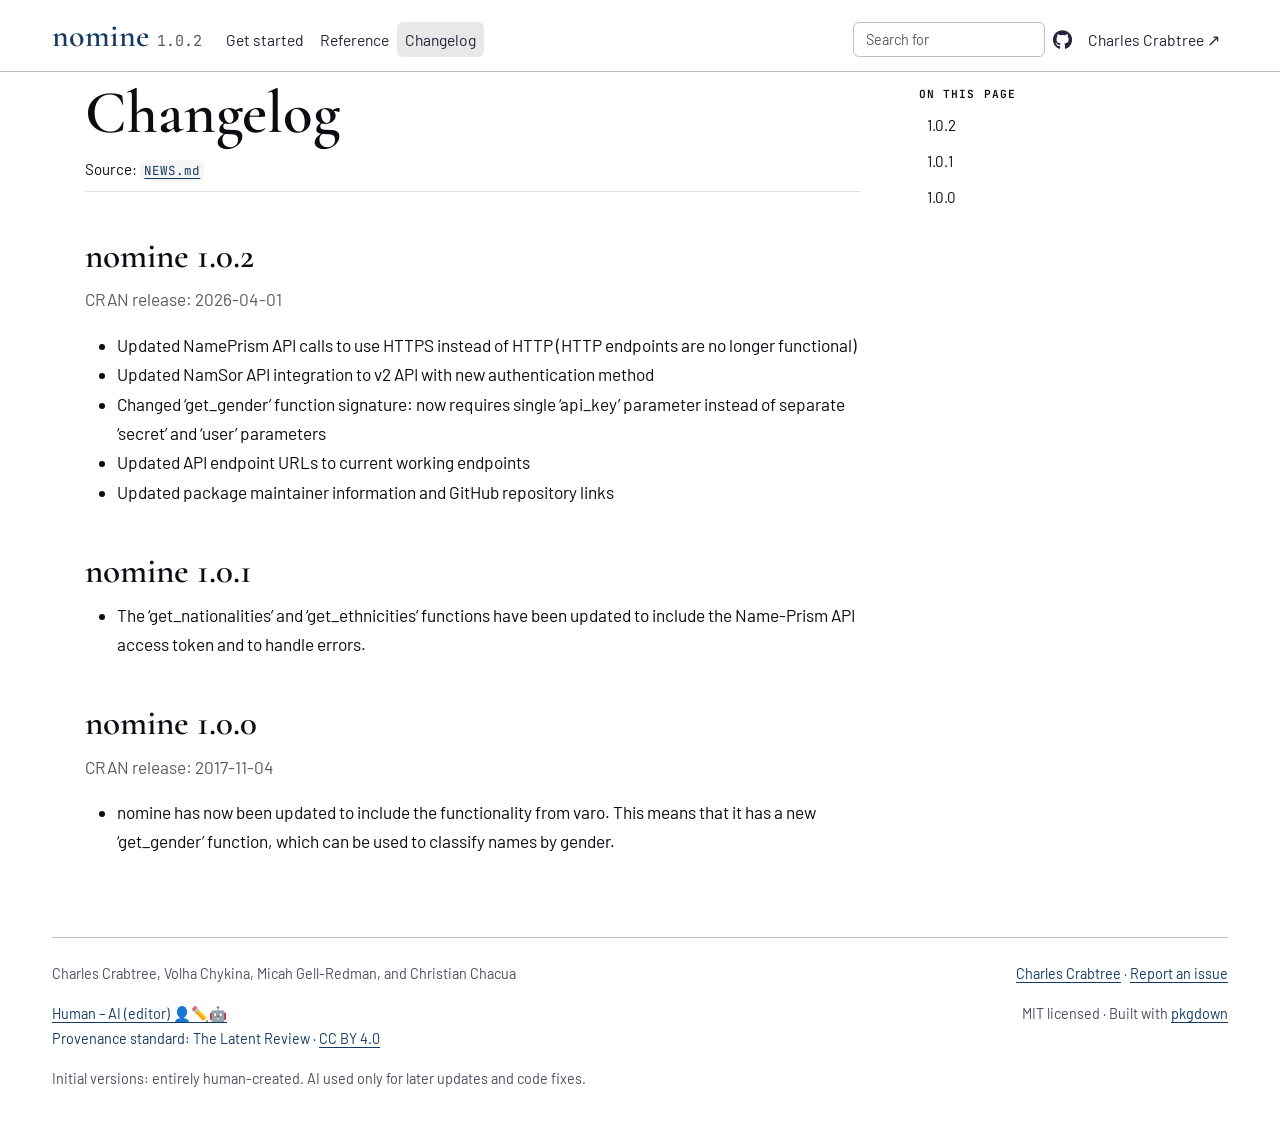
==== commit 3aa319a3: "Clarify human authorship and restrict AI credit to maintenance Co-Authored-By: warp-agent <warp-agen" ====
--- a/news/index.html
+++ b/news/index.html
@@ -56,7 +56,8 @@
 
     <footer><div class="pkgdown-footer-left">
 <p>Charles Crabtree, Volha Chykina, Micah Gell-Redman, and Christian Chacua</p>
-<p class="provenance-label"><a href="https://thelatentreview.com/provenance/" class="external-link">Human &gt; AI <span aria-hidden="true">👤&gt;🤖</span></a><br>Provenance standard: The Latent Review · <a href="https://creativecommons.org/licenses/by/4.0/" class="external-link">CC BY 4.0</a></p>
+<p class="provenance-label"><a href="https://thelatentreview.com/provenance/" class="external-link">Human – AI (editor) <span aria-hidden="true">👤✏️🤖</span></a><br>Provenance standard: The Latent Review · <a href="https://creativecommons.org/licenses/by/4.0/" class="external-link">CC BY 4.0</a></p>
+<p>Initial versions: entirely human-created. AI used only for later updates and code fixes.</p>
 </div>
 <div class="pkgdown-footer-right"><p><a href="https://charlescrabtree.org/" class="external-link">Charles Crabtree</a> · <a href="https://github.com/lobsterbush/nomine/issues" class="external-link">Report an issue</a></p><p>MIT licensed · Built with <a href="https://pkgdown.r-lib.org/" class="external-link">pkgdown</a></p></div>
 
--- a/extra.css
+++ b/extra.css
@@ -78,4 +78,4 @@
 .navbar { transform: none !important; }
 .template-home .repllm-hero + hr { display: none; }
 
-.provenance-badge { width: 330px; max-width: 100%; height: auto; }
+.provenance-badge, img[src$="provenance.svg"] { width: 380px; max-width: 100%; height: auto; }
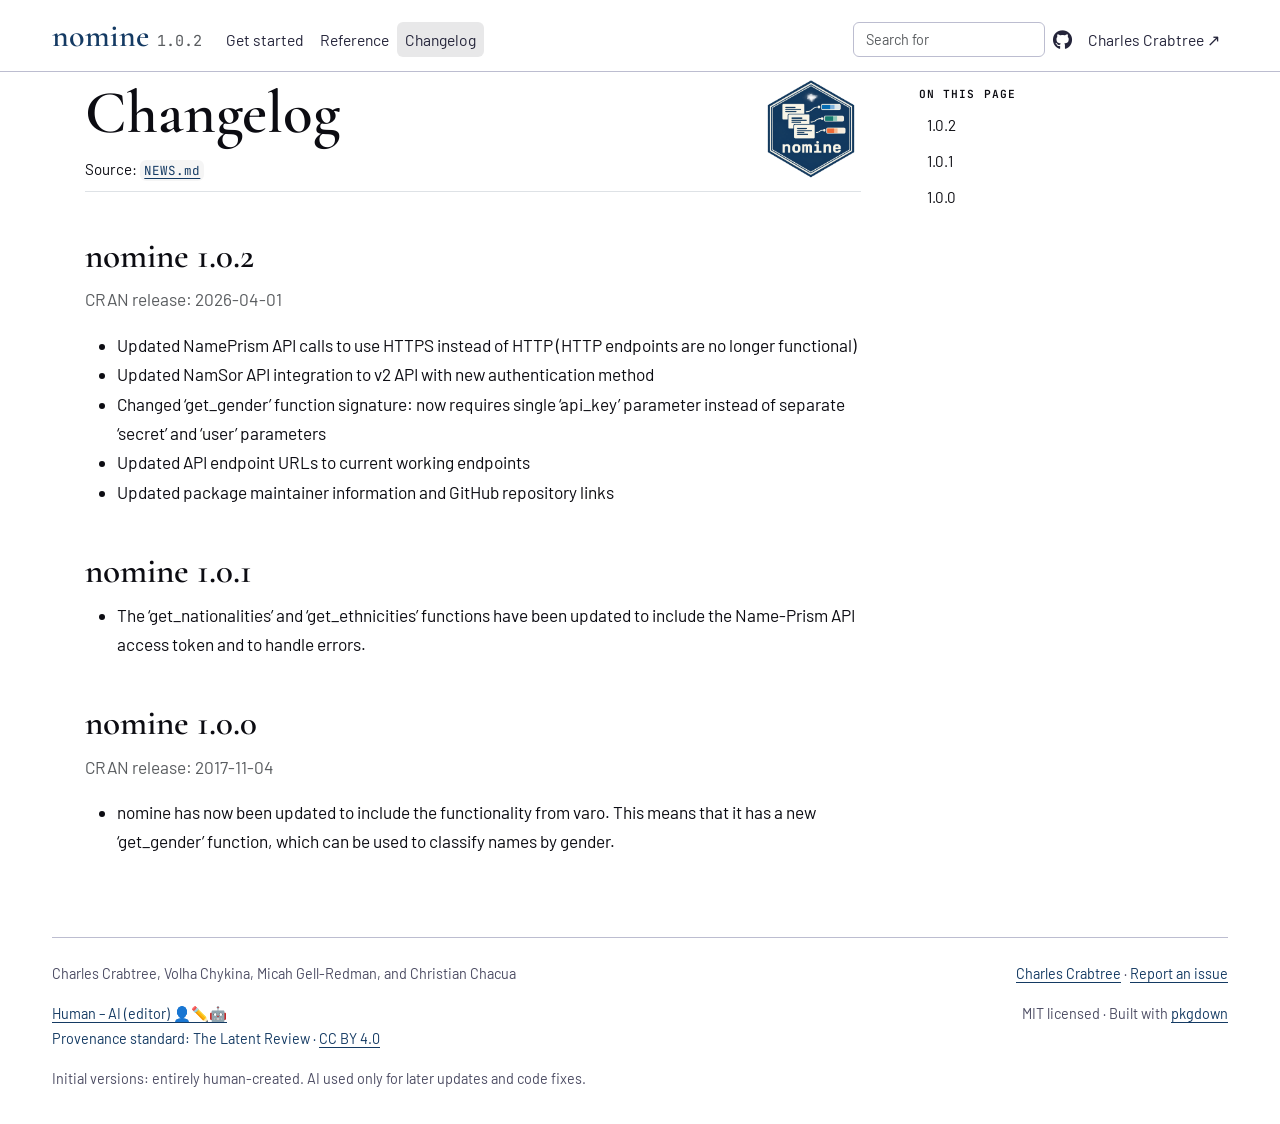
==== commit 4306cd64: "Add package hex stickers and prominent documentation links Co-Authored-By: warp-agent <warp-agent@wa" ====
--- a/news/index.html
+++ b/news/index.html
@@ -1,5 +1,5 @@
 <!DOCTYPE html>
-<!-- Generated by pkgdown: do not edit by hand --><html lang="en"><head><meta http-equiv="Content-Type" content="text/html; charset=UTF-8"><meta charset="utf-8"><meta http-equiv="X-UA-Compatible" content="IE=edge"><meta name="viewport" content="width=device-width, initial-scale=1, shrink-to-fit=no"><title>Changelog • nomine</title><script src="../deps/jquery-3.6.0/jquery-3.6.0.min.js"></script><meta name="viewport" content="width=device-width, initial-scale=1, shrink-to-fit=no"><link href="../deps/bootstrap-5.3.1/bootstrap.min.css" rel="stylesheet"><script src="../deps/bootstrap-5.3.1/bootstrap.bundle.min.js"></script><link href="../deps/font-awesome-6.5.2/css/all.min.css" rel="stylesheet"><link href="../deps/font-awesome-6.5.2/css/v4-shims.min.css" rel="stylesheet"><script src="../deps/headroom-0.11.0/headroom.min.js"></script><script src="../deps/headroom-0.11.0/jQuery.headroom.min.js"></script><script src="../deps/bootstrap-toc-1.0.1/bootstrap-toc.min.js"></script><script src="../deps/clipboard.js-2.0.11/clipboard.min.js"></script><script src="../deps/search-1.0.0/autocomplete.jquery.min.js"></script><script src="../deps/search-1.0.0/fuse.min.js"></script><script src="../deps/search-1.0.0/mark.min.js"></script><!-- pkgdown --><script src="../pkgdown.js"></script><link href="../extra.css" rel="stylesheet"><meta property="og:title" content="Changelog"><meta name="theme-color" content="#143a63"></head><body>
+<!-- Generated by pkgdown: do not edit by hand --><html lang="en"><head><meta http-equiv="Content-Type" content="text/html; charset=UTF-8"><meta charset="utf-8"><meta http-equiv="X-UA-Compatible" content="IE=edge"><meta name="viewport" content="width=device-width, initial-scale=1, shrink-to-fit=no"><title>Changelog • nomine</title><!-- favicons --><link rel="icon" type="image/png" sizes="96x96" href="../favicon-96x96.png"><link rel="icon" type="”image/svg+xml”" href="../favicon.svg"><link rel="apple-touch-icon" sizes="180x180" href="../apple-touch-icon.png"><link rel="icon" sizes="any" href="../favicon.ico"><link rel="manifest" href="../site.webmanifest"><script src="../deps/jquery-3.6.0/jquery-3.6.0.min.js"></script><meta name="viewport" content="width=device-width, initial-scale=1, shrink-to-fit=no"><link href="../deps/bootstrap-5.3.1/bootstrap.min.css" rel="stylesheet"><script src="../deps/bootstrap-5.3.1/bootstrap.bundle.min.js"></script><link href="../deps/font-awesome-6.5.2/css/all.min.css" rel="stylesheet"><link href="../deps/font-awesome-6.5.2/css/v4-shims.min.css" rel="stylesheet"><script src="../deps/headroom-0.11.0/headroom.min.js"></script><script src="../deps/headroom-0.11.0/jQuery.headroom.min.js"></script><script src="../deps/bootstrap-toc-1.0.1/bootstrap-toc.min.js"></script><script src="../deps/clipboard.js-2.0.11/clipboard.min.js"></script><script src="../deps/search-1.0.0/autocomplete.jquery.min.js"></script><script src="../deps/search-1.0.0/fuse.min.js"></script><script src="../deps/search-1.0.0/mark.min.js"></script><!-- pkgdown --><script src="../pkgdown.js"></script><link href="../extra.css" rel="stylesheet"><meta property="og:title" content="Changelog"><meta property="og:image" content="https://lobsterbush.github.io/nomine/logo.png"><meta name="theme-color" content="#143a63"></head><body>
     <a href="#main" class="visually-hidden-focusable">Skip to contents</a>
 
 
@@ -29,8 +29,7 @@
 </nav><div class="container template-news">
 <div class="row">
   <main id="main" class="col-md-9"><div class="page-header">
-
-      <h1>Changelog</h1>
+      <img src="../logo.png" class="logo" alt=""><h1>Changelog</h1>
       <small>Source: <a href="https://github.com/lobsterbush/nomine/blob/HEAD/NEWS.md" class="external-link"><code>NEWS.md</code></a></small>
     </div>
 
--- a/extra.css
+++ b/extra.css
@@ -71,8 +71,10 @@
 }
 @media (prefers-reduced-motion: reduce) { *, *::before, *::after { scroll-behavior: auto !important; transition: none !important; animation: none !important; } }
 @media print { .navbar, aside, .hero-links { display: none; } main { width: 100% !important; } }
-/* The package badge is kept in the source; the site uses a typographic wordmark. */
-.page-header .logo { display: none; }
+/* Package identity is distinct from the authorship provenance label. */
+.template-home .page-header, .template-home .page-header h1 { display: flow-root; }
+.template-home .page-header img.logo { display: block; float: right; width: 140px; height: 140px; margin: 0 0 0 1rem; object-fit: contain; }
+@media (max-width: 480px) { .template-home .page-header img.logo { width: 100px; height: 100px; } }
 p, li, .hero-summary { hyphens: none; }
 
 .navbar { transform: none !important; }
